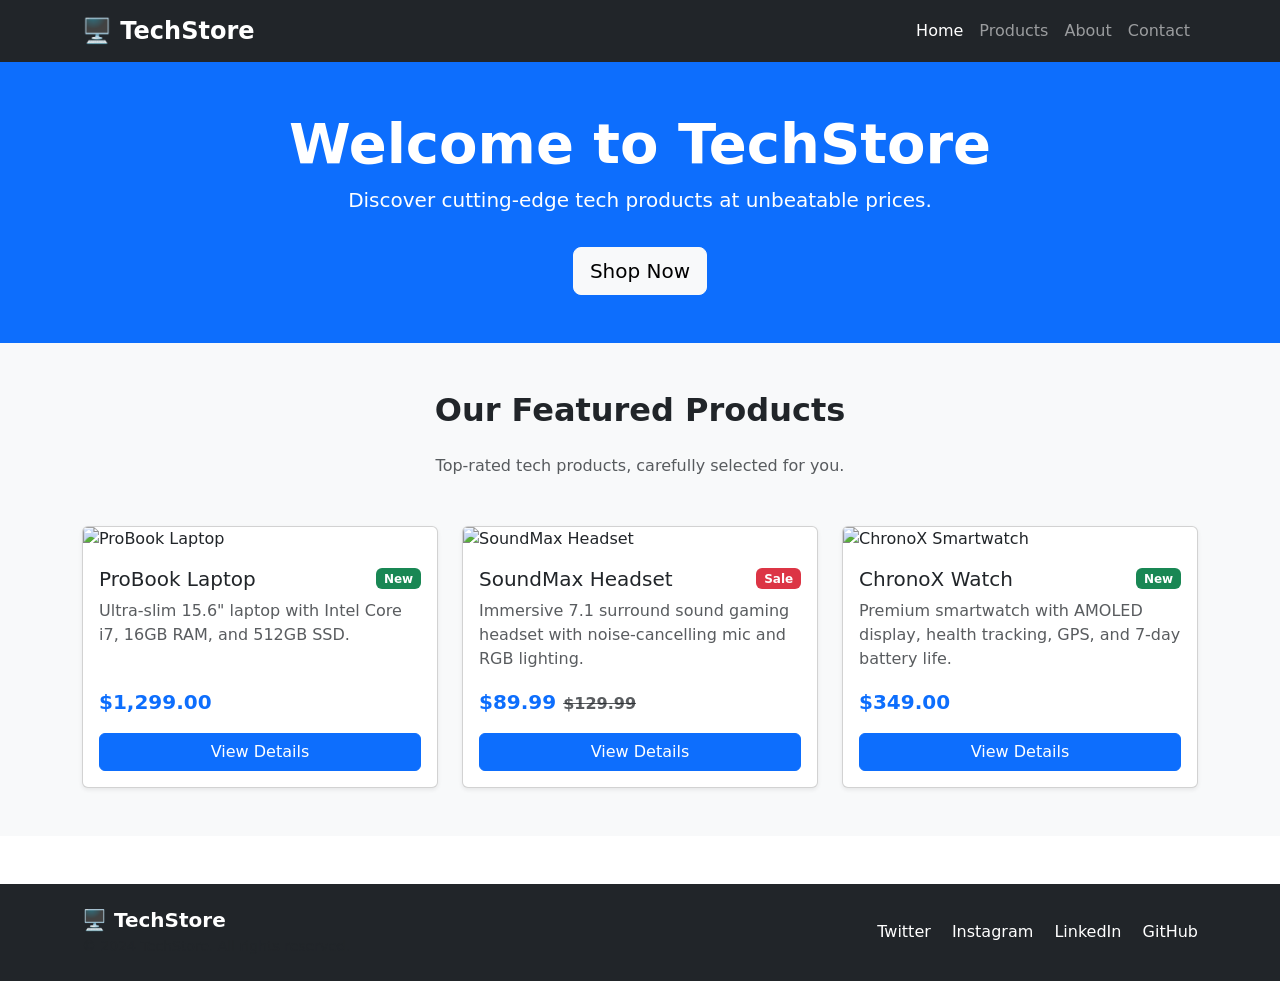
==== exp2/index.html @ 1d35f0b3 "commit" ====
<!DOCTYPE html>
<html lang="en">
<head>
  <meta charset="UTF-8" />
  <meta name="viewport" content="width=device-width, initial-scale=1.0" />
  <title>TechStore — Premium Tech Products</title>
  <link
    href="https://cdn.jsdelivr.net/npm/bootstrap@5.3.2/dist/css/bootstrap.min.css"
    rel="stylesheet"
  />
</head>
<body>
  <nav class="navbar navbar-expand-lg navbar-dark bg-dark">
    <div class="container">
      <a class="navbar-brand fw-bold fs-4" href="#">🖥️ TechStore</a>
      <button
        class="navbar-toggler"
        type="button"
        data-bs-toggle="collapse"
        data-bs-target="#navbarMenu"
        aria-controls="navbarMenu"
        aria-expanded="false"
        aria-label="Toggle navigation"
      >
        <span class="navbar-toggler-icon"></span>
      </button>
      <div class="collapse navbar-collapse" id="navbarMenu">
        <ul class="navbar-nav ms-auto">
          <li class="nav-item"><a class="nav-link active" href="#">Home</a></li>
          <li class="nav-item"><a class="nav-link" href="#">Products</a></li>
          <li class="nav-item"><a class="nav-link" href="#">About</a></li>
          <li class="nav-item"><a class="nav-link" href="#">Contact</a></li>
        </ul>
      </div>
    </div>
  </nav>
  <section class="bg-primary text-white text-center py-5">
    <div class="container">
      <h1 class="display-4 fw-bold">Welcome to TechStore</h1>
      <p class="lead">Discover cutting-edge tech products at unbeatable prices.</p>
      <a href="#products" class="btn btn-light btn-lg mt-3">Shop Now</a>
    </div>
  </section>
  <section id="products" class="py-5 bg-light">
    <div class="container">
      <h2 class="text-center mb-4 fw-bold">Our Featured Products</h2>
      <p class="text-center text-muted mb-5">Top-rated tech products, carefully selected for you.</p>
      <div class="row g-4">
        <div class="col-lg-4 col-md-6 col-sm-12">
          <div class="card h-100 shadow-sm">
            <img
              src="https://images.unsplash.com/photo-1517336714731-489689fd1ca8?w=400&h=250&fit=crop"
              class="card-img-top"
              alt="ProBook Laptop"
            />
            <div class="card-body d-flex flex-column">
              <div class="d-flex justify-content-between align-items-center mb-2">
                <h5 class="card-title mb-0">ProBook Laptop</h5>
                <span class="badge bg-success">New</span>
              </div>
              <p class="card-text text-muted flex-grow-1">
                Ultra-slim 15.6" laptop with Intel Core i7, 16GB RAM, and 512GB SSD.
              </p>
              <p class="fw-bold fs-5 text-primary">$1,299.00</p>
              <button
                type="button"
                class="btn btn-primary mt-auto"
                data-bs-toggle="modal"
                data-bs-target="#productModal"
              >
                View Details
              </button>
            </div>
          </div>
        </div>
        <div class="col-lg-4 col-md-6 col-sm-12">
          <div class="card h-100 shadow-sm">
            <img
              src="https://images.unsplash.com/photo-1542751371-adc38448a05e?w=400&h=250&fit=crop"
              class="card-img-top"
              alt="SoundMax Headset"
            />
            <div class="card-body d-flex flex-column">
              <div class="d-flex justify-content-between align-items-center mb-2">
                <h5 class="card-title mb-0">SoundMax Headset</h5>
                <span class="badge bg-danger">Sale</span>
              </div>
              <p class="card-text text-muted flex-grow-1">
                Immersive 7.1 surround sound gaming headset with noise-cancelling mic and RGB lighting.
              </p>
              <p class="fw-bold fs-5 text-primary">$89.99 <s class="text-muted fs-6">$129.99</s></p>
              <button
                type="button"
                class="btn btn-primary mt-auto"
                data-bs-toggle="modal"
                data-bs-target="#productModal"
              >
                View Details
              </button>
            </div>
          </div>
        </div>
        <div class="col-lg-4 col-md-6 col-sm-12">
          <div class="card h-100 shadow-sm">
            <img
              src="https://images.unsplash.com/photo-1523275335684-37898b6baf30?w=400&h=250&fit=crop"
              class="card-img-top"
              alt="ChronoX Smartwatch"
            />
            <div class="card-body d-flex flex-column">
              <div class="d-flex justify-content-between align-items-center mb-2">
                <h5 class="card-title mb-0">ChronoX Watch</h5>
                <span class="badge bg-success">New</span>
              </div>
              <p class="card-text text-muted flex-grow-1">
                Premium smartwatch with AMOLED display, health tracking, GPS, and 7-day battery life.
              </p>
              <p class="fw-bold fs-5 text-primary">$349.00</p>
              <button
                type="button"
                class="btn btn-primary mt-auto"
                data-bs-toggle="modal"
                data-bs-target="#productModal"
              >
                View Details
              </button>
            </div>
          </div>
        </div>
      </div>
    </div>
  </section>
  <footer class="bg-dark text-white py-4 mt-5">
    <div class="container">
      <div class="row align-items-center">
        <div class="col-md-6 text-center text-md-start mb-3 mb-md-0">
          <h5 class="fw-bold mb-1">🖥️ TechStore</h5>
          <p class="text-muted mb-0 small">&copy; 2024 TechStore. All rights reserved.</p>
        </div>
        <div class="col-md-6 text-center text-md-end">
          <a href="#" class="text-white text-decoration-none me-3">Twitter</a>
          <a href="#" class="text-white text-decoration-none me-3">Instagram</a>
          <a href="#" class="text-white text-decoration-none me-3">LinkedIn</a>
          <a href="#" class="text-white text-decoration-none">GitHub</a>
        </div>
      </div>
    </div>
  </footer>
  <div
    class="modal fade"
    id="productModal"
    tabindex="-1"
    aria-labelledby="productModalLabel"
    aria-hidden="true"
  >
    <div class="modal-dialog modal-lg">
      <div class="modal-content">
        <div class="modal-header bg-dark text-white">
          <h5 class="modal-title" id="productModalLabel">ProBook Laptop - Product Details</h5>
          <button
            type="button"
            class="btn-close btn-close-white"
            data-bs-dismiss="modal"
            aria-label="Close"
          ></button>
        </div>
        <div class="modal-body">
          <div class="row">
            <div class="col-md-5">
              <img
                src="https://images.unsplash.com/photo-1517336714731-489689fd1ca8?w=400&h=300&fit=crop"
                class="img-fluid rounded"
                alt="ProBook Laptop"
              />
            </div>
            <div class="col-md-7">
              <h4>ProBook Laptop</h4>
              <span class="badge bg-success mb-3">New Arrival</span>
              <p class="text-muted">
                The ProBook is engineered for professionals who demand performance.
                Featuring an Intel Core i7 processor and a lightning-fast NVMe SSD,
                it handles everything from video editing to software development.
              </p>
              <ul class="list-unstyled">
                <li>✅ Intel Core i7 12th Gen</li>
                <li>✅ 16GB DDR5 RAM</li>
                <li>✅ 512GB NVMe SSD</li>
                <li>✅ 15.6" FHD IPS Display</li>
                <li>✅ 12-hour battery life</li>
                <li>✅ Backlit keyboard</li>
              </ul>
              <h4 class="text-primary">$1,299.00</h4>
            </div>
          </div>
        </div>
        <div class="modal-footer">
          <button type="button" class="btn btn-secondary" data-bs-dismiss="modal">Close</button>
          <button type="button" class="btn btn-success">Add to Cart 🛒</button>
        </div>
      </div>
    </div>
  </div>
  <script src="https://cdn.jsdelivr.net/npm/bootstrap@5.3.2/dist/js/bootstrap.bundle.min.js"></script>
</body>
</html>
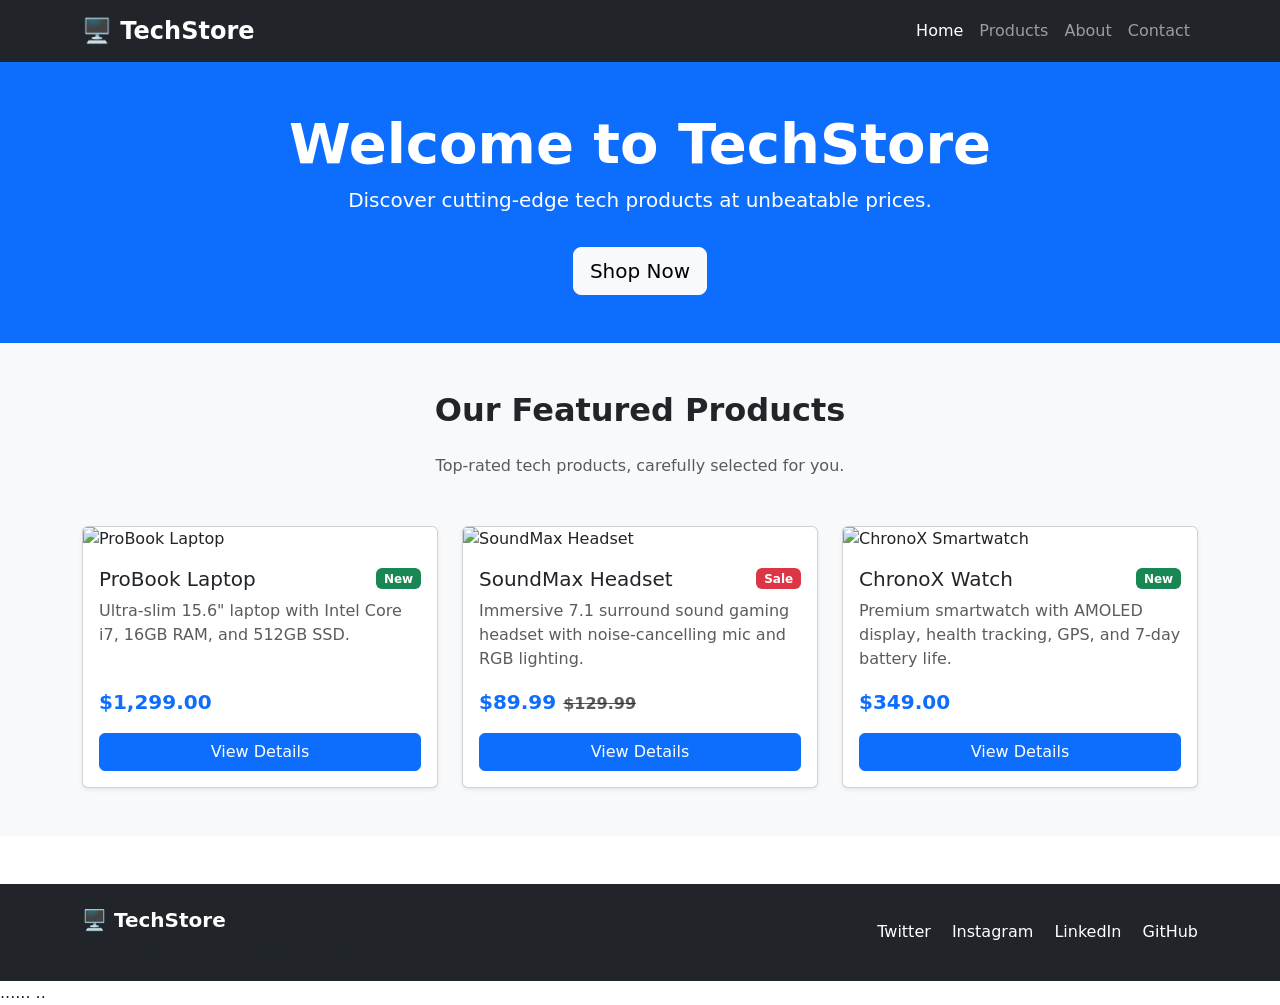
==== commit 78475ae3: "updated commit Add missing newline at the end of the HTML file." ====
--- a/exp2/index.html
+++ b/exp2/index.html
@@ -202,4 +202,6 @@
   </div>
   <script src="https://cdn.jsdelivr.net/npm/bootstrap@5.3.2/dist/js/bootstrap.bundle.min.js"></script>
 </body>
-</html>+</html>
+......
+..
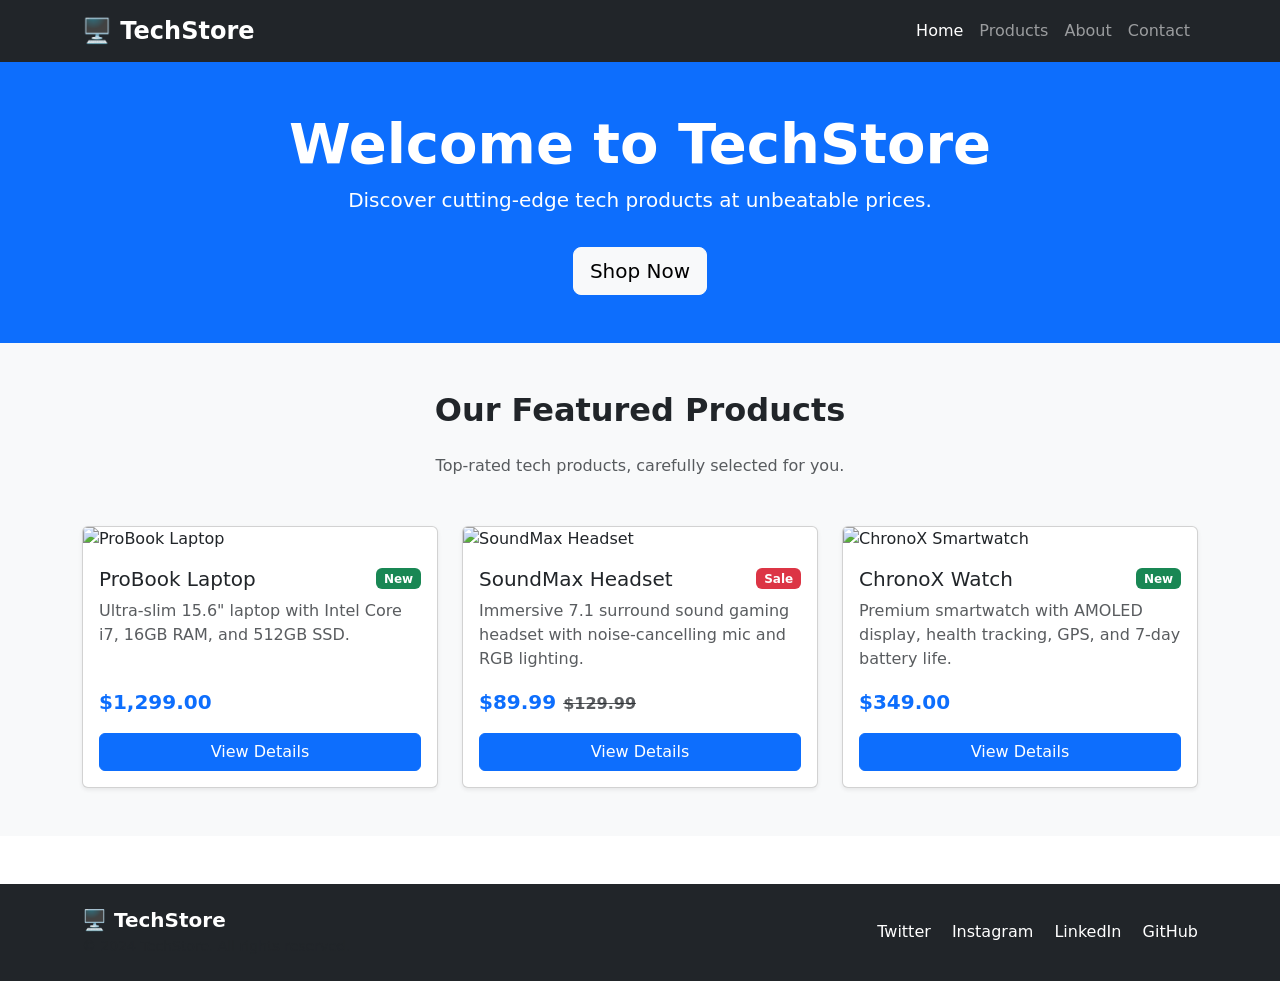
==== commit a4d149b8: "updated commit" ====
--- a/exp2/index.html
+++ b/exp2/index.html
@@ -203,5 +203,3 @@
   <script src="https://cdn.jsdelivr.net/npm/bootstrap@5.3.2/dist/js/bootstrap.bundle.min.js"></script>
 </body>
 </html>
-......
-..
